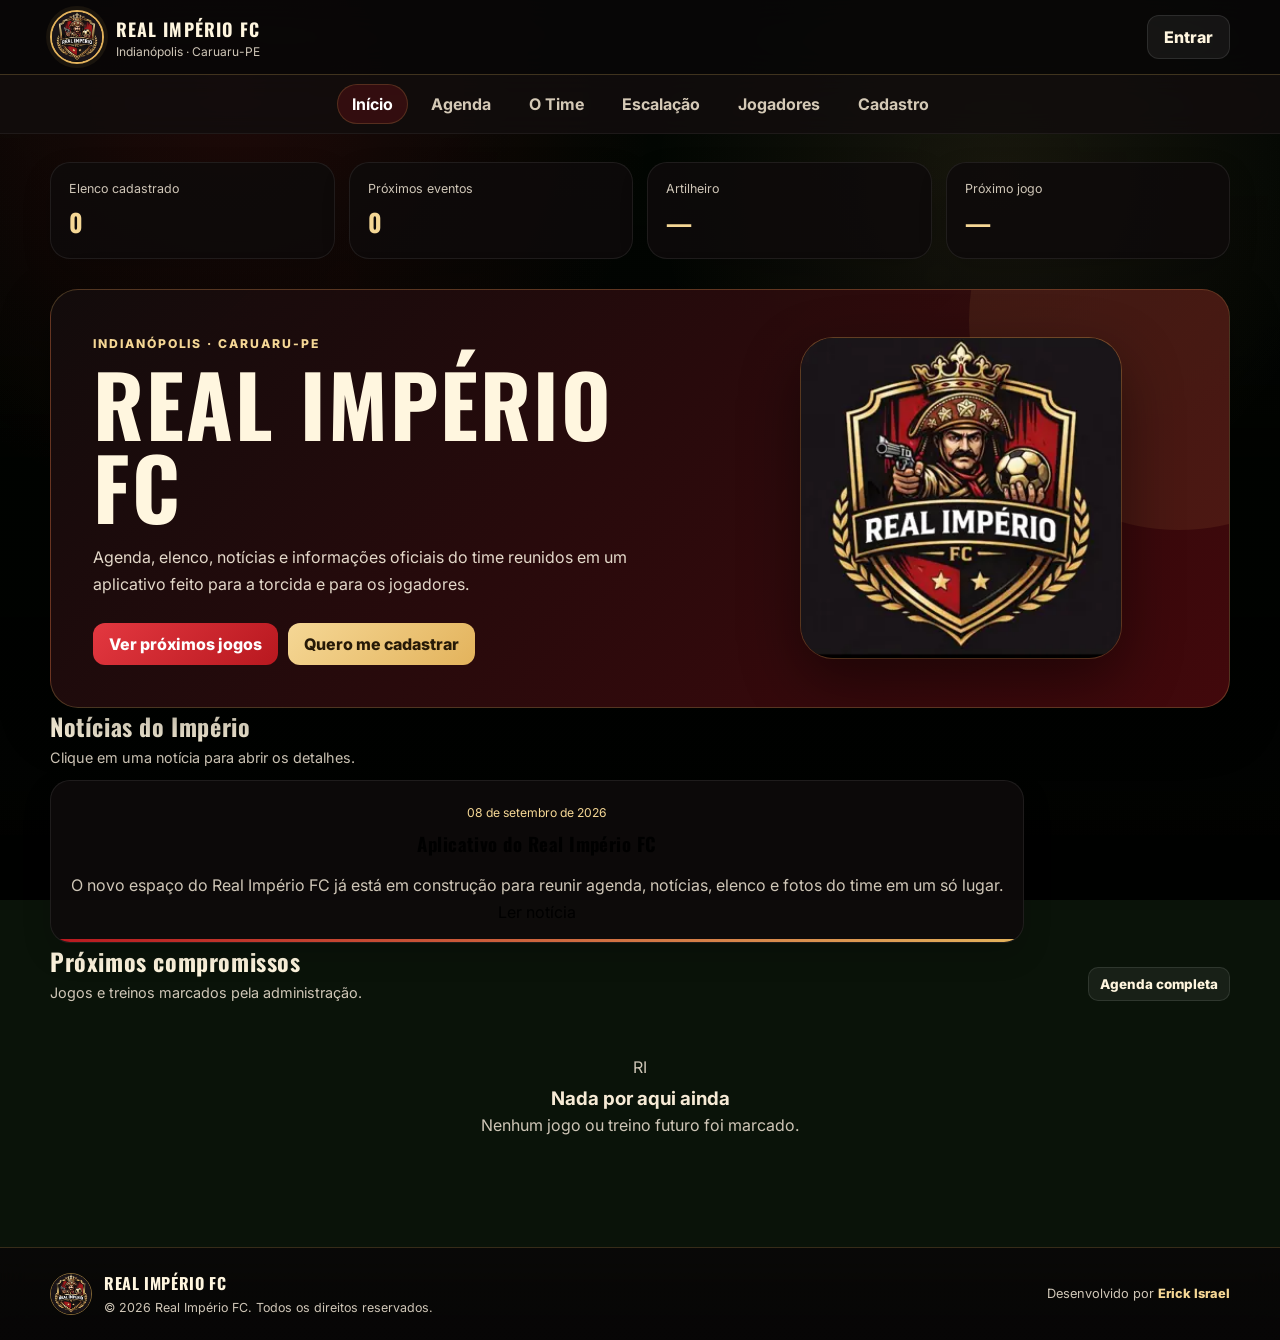
==== index.html @ b9e7958b "refactor: simplificar navegação e remover Extras do site" ====
<!doctype html>
<html lang="pt-BR">
<head>
  <meta charset="utf-8" />
  <meta name="viewport" content="width=device-width, initial-scale=1, viewport-fit=cover" />
  <meta name="theme-color" content="#120f0f" />
  <meta name="description" content="Aplicativo oficial do Real Império FC, Indianópolis, Caruaru-PE." />
  <title>Real Império FC</title>
  <link rel="icon" href="assets/logo-real-imperio.svg" />
  <link rel="manifest" href="manifest.json" />
  <link rel="preconnect" href="https://fonts.googleapis.com" />
  <link rel="preconnect" href="https://fonts.gstatic.com" crossorigin />
  <link href="https://fonts.googleapis.com/css2?family=Inter:wght@400;500;600;700;800&family=Oswald:wght@500;600;700&display=swap" rel="stylesheet" />
  <link rel="stylesheet" href="styles.css" />
  <link rel="stylesheet" href="lineup.css" />
  <link rel="stylesheet" href="professional.css" />
  <style>
    .site-footer {
      width: 100%;
      margin-top: auto;
      border-top: 1px solid rgba(227,179,92,.22);
      background: linear-gradient(180deg, rgba(9,7,7,.86), rgba(7,6,6,.98));
      backdrop-filter: blur(14px);
    }
    .site-footer-inner {
      width: min(1180px, calc(100% - 32px));
      min-height: 92px;
      margin: 0 auto;
      padding: 22px 0;
      display: flex;
      align-items: center;
      justify-content: space-between;
      gap: 20px;
    }
    .site-footer-brand {
      display: flex;
      align-items: center;
      gap: 12px;
      min-width: 0;
    }
    .site-footer-brand img {
      width: 42px;
      height: 42px;
      object-fit: cover;
      border-radius: 50%;
      border: 1px solid rgba(227,179,92,.55);
    }
    .site-footer-copy strong {
      display: block;
      font-family: Oswald, sans-serif;
      letter-spacing: .04em;
      color: var(--cream);
    }
    .site-footer-copy span {
      display: block;
      margin-top: 4px;
      color: var(--muted);
      font-size: .78rem;
      line-height: 1.45;
    }
    .developer-credit {
      color: var(--muted);
      font-size: .8rem;
      text-align: right;
      white-space: nowrap;
    }
    .developer-credit a {
      color: var(--gold-2);
      font-weight: 800;
      text-decoration: none;
      border-bottom: 1px solid transparent;
      transition: .2s ease;
    }
    .developer-credit a:hover,
    .developer-credit a:focus-visible {
      color: var(--white);
      border-bottom-color: var(--gold);
    }
    @media (max-width: 720px) {
      .site-footer { margin-bottom: 72px; }
      .site-footer-inner {
        min-height: auto;
        padding: 20px 0 22px;
        flex-direction: column;
        align-items: flex-start;
        gap: 14px;
      }
      .developer-credit {
        width: 100%;
        text-align: left;
        white-space: normal;
        padding-left: 54px;
      }
    }
  </style>
</head>
<body>
  <div class="page-bg" aria-hidden="true"></div>
  <div id="toast-root" class="toast-root" aria-live="polite"></div>

  <header class="topbar">
    <div class="brand" data-nav="home" role="button" tabindex="0" aria-label="Ir para o início">
      <img src="assets/logo-real-imperio.svg" alt="Escudo Real Império FC" />
      <div>
        <strong>REAL IMPÉRIO FC</strong>
        <span>Indianópolis · Caruaru-PE</span>
      </div>
    </div>
    <div class="top-actions">
      <button class="btn btn-ghost" id="account-btn" type="button">Entrar</button>
      <button class="btn btn-gold admin-only hidden" id="admin-btn" type="button">Painel Admin</button>
    </div>
  </header>

  <nav class="desktop-nav" aria-label="Navegação principal">
    <button class="nav-item active" data-nav="home">Início</button>
    <button class="nav-item" data-nav="agenda">Agenda</button>
    <button class="nav-item" data-nav="team">O Time</button>
    <button class="nav-item" data-nav="lineup">Escalação</button>
    <button class="nav-item" data-nav="players">Jogadores</button>
    <button class="nav-item" data-nav="register">Cadastro</button>
  </nav>

  <main class="app-shell">
    <section id="view-home" class="view active-view"></section>
    <section id="view-agenda" class="view"></section>
    <section id="view-team" class="view"></section>
    <section id="view-lineup" class="view"></section>
    <section id="view-players" class="view"></section>
    <section id="view-register" class="view"></section>
    <section id="view-account" class="view"></section>
    <section id="view-admin" class="view"></section>
  </main>

  <footer class="site-footer">
    <div class="site-footer-inner">
      <div class="site-footer-brand">
        <img src="assets/logo-real-imperio.svg" alt="Escudo Real Império FC" />
        <div class="site-footer-copy">
          <strong>REAL IMPÉRIO FC</strong>
          <span>© 2026 Real Império FC. Todos os direitos reservados.</span>
        </div>
      </div>
      <div class="developer-credit">
        Desenvolvido por
        <a href="https://www.facebook.com/profile.php?id=61589798115664" target="_blank" rel="noopener noreferrer" aria-label="Facebook do desenvolvedor Erick Israel">Erick Israel</a>
      </div>
    </div>
  </footer>

  <nav class="mobile-nav" aria-label="Navegação móvel">
    <button class="mobile-nav-item active" data-nav="home"><small>Início</small></button>
    <button class="mobile-nav-item" data-nav="agenda"><small>Agenda</small></button>
    <button class="mobile-nav-item" data-nav="lineup"><small>Escalação</small></button>
    <button class="mobile-nav-item" data-nav="players"><small>Elenco</small></button>
    <button class="mobile-nav-item" data-nav="register"><small>Cadastro</small></button>
  </nav>

  <dialog id="modal" class="modal">
    <div class="modal-card">
      <button class="modal-close" id="modal-close" type="button" aria-label="Fechar">×</button>
      <div id="modal-content"></div>
    </div>
  </dialog>

  <template id="empty-state-template">
    <div class="empty-state">
      <div class="empty-mark">RI</div>
      <h3>Nada por aqui ainda</h3>
      <p>Assim que houver novidades, elas aparecerão nesta área.</p>
    </div>
  </template>

  <script type="module" src="app.js"></script>
</body>
</html>
---- styles.css ----
:root {
  --black: #0b0909;
  --black-2: #151111;
  --red: #b8181f;
  --red-dark: #7d0f14;
  --red-soft: #e33840;
  --gold: #e3b35c;
  --gold-2: #f5d795;
  --cream: #fff6df;
  --white: #fff;
  --muted: #cfc6b7;
  --line: rgba(240, 194, 105, .24);
  --card: rgba(14, 11, 11, .88);
  --card-2: rgba(30, 20, 20, .9);
  --success: #55c985;
  --warning: #f2b84b;
  --danger: #ef5f65;
  --shadow: 0 18px 50px rgba(0,0,0,.35);
  --radius: 20px;
}

* { box-sizing: border-box; }
html { scroll-behavior: smooth; }
body {
  margin: 0;
  min-height: 100vh;
  color: var(--cream);
  background: #0a1309;
  font-family: Inter, system-ui, -apple-system, BlinkMacSystemFont, "Segoe UI", sans-serif;
  padding-bottom: 0;
}
button, input, textarea, select { font: inherit; }
button { cursor: pointer; }
img { max-width: 100%; display: block; }
a { color: inherit; }
.hidden { display: none !important; }

.page-bg {
  position: fixed;
  inset: 0;
  z-index: -2;
  background:
    linear-gradient(180deg, rgba(7, 9, 7, .68), rgba(7, 7, 7, .92)),
    url('https://images.unsplash.com/photo-1575361204480-aadea25e6e68?auto=format&fit=crop&w=2200&q=85') center/cover no-repeat;
  filter: saturate(.75) contrast(1.06);
}
.page-bg::after {
  content: "";
  position: absolute;
  inset: 0;
  background:
    radial-gradient(circle at 18% 10%, rgba(184,24,31,.18), transparent 32%),
    radial-gradient(circle at 78% 20%, rgba(227,179,92,.10), transparent 28%);
}

.topbar {
  position: sticky;
  top: 0;
  z-index: 50;
  display: flex;
  align-items: center;
  justify-content: space-between;
  gap: 20px;
  min-height: 74px;
  padding: 10px max(18px, calc((100vw - 1180px)/2));
  background: rgba(8, 7, 7, .9);
  border-bottom: 1px solid var(--line);
  backdrop-filter: blur(16px);
}
.brand { display: flex; align-items: center; gap: 12px; min-width: 0; cursor: pointer; }
.brand img {
  width: 54px;
  height: 54px;
  object-fit: cover;
  border-radius: 50%;
  border: 2px solid var(--gold);
  box-shadow: 0 0 0 4px rgba(227,179,92,.08);
}
.brand strong { display: block; font-family: Oswald, sans-serif; font-size: 1.12rem; letter-spacing: .06em; }
.brand span { display: block; color: var(--muted); font-size: .75rem; margin-top: 2px; }
.top-actions { display: flex; gap: 8px; }

.btn {
  border: 0;
  border-radius: 12px;
  padding: 11px 16px;
  font-weight: 800;
  transition: .2s ease;
}
.btn:hover { transform: translateY(-1px); }
.btn:active { transform: translateY(0); }
.btn-gold { background: linear-gradient(135deg, var(--gold-2), var(--gold)); color: #261907; }
.btn-red { background: linear-gradient(135deg, var(--red-soft), var(--red)); color: white; }
.btn-dark { background: #241919; color: var(--cream); border: 1px solid var(--line); }
.btn-ghost { background: rgba(255,255,255,.06); color: var(--cream); border: 1px solid rgba(255,255,255,.1); }
.btn-danger { background: rgba(239,95,101,.12); color: #ff9da2; border: 1px solid rgba(239,95,101,.3); }
.btn-sm { padding: 8px 11px; border-radius: 10px; font-size: .84rem; }
.btn-full { width: 100%; }

.desktop-nav {
  position: sticky;
  top: 74px;
  z-index: 45;
  display: flex;
  justify-content: center;
  gap: 8px;
  padding: 9px 16px;
  background: rgba(18, 13, 13, .86);
  border-bottom: 1px solid rgba(255,255,255,.06);
  backdrop-filter: blur(12px);
}
.nav-item {
  border: 0;
  background: transparent;
  color: #d4c9b6;
  padding: 10px 15px;
  border-radius: 999px;
  font-weight: 700;
}
.nav-item:hover, .nav-item.active { background: rgba(184,24,31,.2); color: #fff; }
.nav-item.active { box-shadow: inset 0 0 0 1px rgba(227,179,92,.2); }

.app-shell { width: min(1180px, calc(100% - 32px)); margin: 28px auto 70px; }
.view { display: none; animation: fadeUp .22s ease; }
.view.active-view { display: block; }
@keyframes fadeUp { from { opacity: 0; transform: translateY(5px); } to { opacity: 1; transform: none; } }

.hero {
  position: relative;
  overflow: hidden;
  min-height: 390px;
  display: grid;
  grid-template-columns: 1.15fr .85fr;
  align-items: center;
  gap: 32px;
  padding: 42px;
  background: linear-gradient(135deg, rgba(19,12,12,.96), rgba(80,10,14,.82));
  border: 1px solid var(--line);
  border-radius: 28px;
  box-shadow: var(--shadow);
}
.hero::before {
  content: "";
  position: absolute;
  width: 420px;
  height: 420px;
  border-radius: 50%;
  right: -160px;
  top: -180px;
  background: rgba(227,179,92,.09);
}
.hero-copy { position: relative; z-index: 2; }
.kicker { color: var(--gold-2); font-weight: 800; letter-spacing: .16em; text-transform: uppercase; font-size: .76rem; }
.hero h1, .page-head h1 {
  margin: 10px 0 12px;
  font-family: Oswald, sans-serif;
  text-transform: uppercase;
  letter-spacing: .025em;
  line-height: .98;
}
.hero h1 { font-size: clamp(2.7rem, 7vw, 5.3rem); }
.hero p { max-width: 640px; color: #e3d8c9; line-height: 1.7; }
.hero-actions { display: flex; flex-wrap: wrap; gap: 10px; margin-top: 24px; }
.hero-logo-wrap { display: grid; place-items: center; position: relative; z-index: 2; }
.hero-logo {
  width: min(320px, 75vw);
  aspect-ratio: 1;
  object-fit: cover;
  border-radius: 32px;
  box-shadow: 0 22px 60px rgba(0,0,0,.45), 0 0 0 1px rgba(227,179,92,.35);
}

.stats { display: grid; grid-template-columns: repeat(4, 1fr); gap: 14px; margin: 18px 0 30px; }
.stat-card, .card {
  background: var(--card);
  border: 1px solid rgba(255,255,255,.08);
  border-radius: var(--radius);
  box-shadow: 0 12px 28px rgba(0,0,0,.18);
}
.stat-card { padding: 18px; }
.stat-card span { display: block; color: var(--muted); font-size: .78rem; }
.stat-card strong { display: block; margin-top: 7px; font-size: 1.55rem; font-family: Oswald, sans-serif; color: var(--gold-2); }

.section { margin-top: 28px; }
.section-title { display: flex; align-items: end; justify-content: space-between; gap: 16px; margin-bottom: 14px; }
.section-title h2, .card h2, .card h3 { margin: 0; font-family: Oswald, sans-serif; letter-spacing: .025em; }
.section-title p { color: var(--muted); margin: 5px 0 0; font-size: .9rem; }

.grid { display: grid; gap: 16px; }
.grid-2 { grid-template-columns: repeat(2, minmax(0, 1fr)); }
.grid-3 { grid-template-columns: repeat(3, minmax(0, 1fr)); }
.grid-4 { grid-template-columns: repeat(4, minmax(0, 1fr)); }
.card { padding: 20px; }
.card-accent { border-color: rgba(227,179,92,.28); background: linear-gradient(155deg, rgba(26,18,18,.95), rgba(48,12,14,.9)); }

.event-card { display: flex; gap: 16px; align-items: center; }
.date-chip {
  width: 66px;
  min-width: 66px;
  height: 72px;
  display: grid;
  place-items: center;
  align-content: center;
  border-radius: 16px;
  background: rgba(184,24,31,.18);
  border: 1px solid rgba(227,179,92,.24);
}
.date-chip strong { font-family: Oswald, sans-serif; font-size: 1.7rem; line-height: 1; }
.date-chip span { font-size: .72rem; color: var(--gold-2); text-transform: uppercase; font-weight: 800; margin-top: 4px; }
.event-meta { min-width: 0; flex: 1; }
.event-meta h3 { font-size: 1.05rem; margin-bottom: 4px; }
.event-meta p { margin: 3px 0; color: var(--muted); font-size: .84rem; }
.badge { display: inline-flex; align-items: center; gap: 6px; padding: 6px 9px; border-radius: 999px; font-size: .72rem; font-weight: 800; }
.badge-game { background: rgba(184,24,31,.2); color: #ffb4b7; }
.badge-training { background: rgba(227,179,92,.14); color: var(--gold-2); }
.badge-pending { background: rgba(242,184,75,.14); color: #ffd47f; }
.badge-approved { background: rgba(85,201,133,.14); color: #86edac; }
.badge-rejected { background: rgba(239,95,101,.14); color: #ff9fa5; }

.news-card { position: relative; overflow: hidden; }
.news-card::after { content: ""; position: absolute; inset: auto 0 0; height: 3px; background: linear-gradient(90deg, var(--red), var(--gold)); }
.news-card time { font-size: .76rem; color: var(--gold-2); }
.news-card h3 { margin: 9px 0 8px; }
.news-card p { color: var(--muted); line-height: 1.58; margin-bottom: 4px; }

.page-head { display: flex; justify-content: space-between; align-items: end; gap: 20px; margin-bottom: 22px; }
.page-head h1 { font-size: clamp(2.1rem, 5vw, 3.4rem); }
.page-head p { margin: 4px 0 0; color: var(--muted); max-width: 680px; }

.filters { display: flex; gap: 8px; flex-wrap: wrap; margin-bottom: 16px; }
.filter-btn { border: 1px solid rgba(255,255,255,.09); background: rgba(255,255,255,.05); color: #ddd3c2; border-radius: 999px; padding: 9px 13px; font-weight: 700; }
.filter-btn.active { background: rgba(184,24,31,.22); color: white; border-color: rgba(227,179,92,.25); }

.team-story { line-height: 1.75; color: #e8ddcb; }
.info-list { display: grid; gap: 12px; margin: 0; padding: 0; list-style: none; }
.info-list li { display: flex; justify-content: space-between; gap: 20px; padding-bottom: 10px; border-bottom: 1px solid rgba(255,255,255,.07); }
.info-list li:last-child { border-bottom: 0; padding-bottom: 0; }
.info-list span { color: var(--muted); }
.info-list strong { text-align: right; }

.player-card { overflow: hidden; padding: 0; }
.player-photo {
  width: 100%;
  aspect-ratio: 4/3;
  object-fit: cover;
  background: linear-gradient(145deg, #2c1919, #0e0b0b);
}
.player-placeholder { aspect-ratio: 4/3; display: grid; place-items: center; background: linear-gradient(145deg, #2c1919, #0e0b0b); font-size: 3rem; }
.player-body { padding: 17px; }
.player-body h3 { margin: 0 0 3px; font-size: 1.08rem; }
.player-position { color: var(--gold-2); font-size: .8rem; font-weight: 800; }
.player-bio { color: var(--muted); line-height: 1.5; font-size: .88rem; margin: 10px 0 0; }
.player-number { position: absolute; top: 10px; right: 10px; display: grid; place-items: center; width: 38px; height: 38px; border-radius: 50%; background: rgba(0,0,0,.76); border: 1px solid rgba(227,179,92,.45); color: var(--gold-2); font-family: Oswald,sans-serif; font-size: 1.1rem; }
.player-card-wrap { position: relative; }

.gallery { columns: 3 280px; column-gap: 16px; }
.gallery-item { break-inside: avoid; margin-bottom: 16px; position: relative; overflow: hidden; border-radius: 18px; border: 1px solid rgba(255,255,255,.09); background: #111; box-shadow: var(--shadow); }
.gallery-item img { width: 100%; min-height: 210px; object-fit: cover; }
.gallery-caption { padding: 12px 14px; background: rgba(13,10,10,.94); }
.gallery-caption strong { display: block; }
.gallery-caption span { color: var(--muted); font-size: .78rem; }

.form-card { width: min(720px, 100%); margin: 0 auto; }
.form-grid { display: grid; grid-template-columns: repeat(2,minmax(0,1fr)); gap: 14px; }
.field { display: grid; gap: 7px; }
.field.full { grid-column: 1 / -1; }
.field label { font-size: .8rem; color: #e7dac5; font-weight: 700; }
.field input, .field textarea, .field select {
  width: 100%;
  border: 1px solid rgba(255,255,255,.10);
  border-radius: 12px;
  background: rgba(255,255,255,.055);
  color: white;
  padding: 12px 13px;
  outline: none;
}
.field input:focus, .field textarea:focus, .field select:focus { border-color: rgba(227,179,92,.55); box-shadow: 0 0 0 3px rgba(227,179,92,.08); }
.field textarea { min-height: 110px; resize: vertical; }
.field option { color: #111; }
.form-help { color: var(--muted); font-size: .78rem; line-height: 1.5; }
.form-actions { display: flex; gap: 10px; justify-content: flex-end; margin-top: 18px; flex-wrap: wrap; }

.account-card { width: min(520px, 100%); margin: 40px auto 0; }
.account-state { text-align: center; }
.account-avatar { width: 74px; height: 74px; margin: 0 auto 14px; border-radius: 50%; display: grid; place-items: center; background: rgba(184,24,31,.2); border: 1px solid var(--line); font-family: Oswald,sans-serif; font-size: 1.6rem; color: var(--gold-2); }

.admin-layout { display: grid; grid-template-columns: 220px minmax(0,1fr); gap: 18px; align-items: start; }
.admin-sidebar { position: sticky; top: 140px; display: grid; gap: 7px; padding: 12px; }
.admin-tab { text-align: left; border: 0; border-radius: 11px; padding: 11px 12px; background: transparent; color: #d8ccba; font-weight: 700; }
.admin-tab:hover, .admin-tab.active { background: rgba(184,24,31,.18); color: white; }
.admin-panel { min-width: 0; }
.admin-toolbar { display: flex; justify-content: space-between; align-items: center; gap: 12px; margin-bottom: 14px; }
.admin-toolbar h2 { margin: 0; font-family: Oswald,sans-serif; }
.table-wrap { width: 100%; overflow-x: auto; border-radius: 16px; border: 1px solid rgba(255,255,255,.08); }
table { width: 100%; border-collapse: collapse; min-width: 760px; background: rgba(11,9,9,.82); }
th, td { padding: 12px 13px; text-align: left; border-bottom: 1px solid rgba(255,255,255,.06); vertical-align: middle; }
th { font-size: .73rem; color: var(--gold-2); text-transform: uppercase; letter-spacing: .05em; background: rgba(255,255,255,.03); }
td { font-size: .84rem; color: #eee4d5; }
tr:last-child td { border-bottom: 0; }
.actions-cell { display: flex; gap: 7px; flex-wrap: wrap; }
.thumb { width: 46px; height: 46px; object-fit: cover; border-radius: 9px; background: #241717; }

.approval-card { display: grid; grid-template-columns: minmax(0,1fr) auto; align-items: center; gap: 16px; }
.approval-card p { margin: 5px 0 0; color: var(--muted); font-size: .85rem; }
.approval-actions { display: flex; gap: 8px; }

.empty-state { text-align: center; padding: 42px 20px; color: var(--muted); }
.empty-state h3 { color: #f6ead5; margin: 10px 0 5px; }
.empty-state p { margin: 0; }
.empty-icon { font-size: 2.2rem; opacity: .7; }

.modal { width: min(680px, calc(100% - 24px)); border: 0; padding: 0; background: transparent; color: var(--cream); }
.modal::backdrop { background: rgba(0,0,0,.76); backdrop-filter: blur(5px); }
.modal-card { position: relative; max-height: 88vh; overflow: auto; border-radius: 20px; background: #151010; border: 1px solid var(--line); padding: 24px; box-shadow: 0 28px 90px rgba(0,0,0,.55); }
.modal-close { position: absolute; right: 13px; top: 11px; width: 36px; height: 36px; border-radius: 50%; border: 1px solid rgba(255,255,255,.08); background: rgba(255,255,255,.06); color: white; font-size: 1.3rem; z-index: 3; }

.toast-root { position: fixed; z-index: 100; right: 16px; top: 88px; display: grid; gap: 8px; width: min(360px, calc(100% - 32px)); pointer-events: none; }
.toast { padding: 13px 15px; border-radius: 12px; background: #171212; color: white; border: 1px solid rgba(227,179,92,.25); box-shadow: var(--shadow); animation: toastIn .2s ease; }
.toast.success { border-color: rgba(85,201,133,.38); }
.toast.error { border-color: rgba(239,95,101,.4); }
@keyframes toastIn { from { opacity:0; transform:translateY(-8px); } to { opacity:1; transform:none; } }

.mobile-nav { display: none; }

@media (max-width: 900px) {
  .hero { grid-template-columns: 1fr; padding: 32px; text-align: center; }
  .hero-copy p { margin-left: auto; margin-right: auto; }
  .hero-actions { justify-content: center; }
  .hero-logo { width: min(260px, 70vw); }
  .stats { grid-template-columns: repeat(2,1fr); }
  .grid-3, .grid-4 { grid-template-columns: repeat(2,minmax(0,1fr)); }
  .admin-layout { grid-template-columns: 1fr; }
  .admin-sidebar { position: static; grid-template-columns: repeat(3, minmax(0,1fr)); overflow-x: auto; }
  .admin-tab { text-align: center; white-space: nowrap; }
}

@media (max-width: 700px) {
  body { padding-bottom: 76px; }
  .topbar { min-height: 64px; padding: 8px 12px; }
  .brand img { width: 46px; height: 46px; }
  .brand strong { font-size: .96rem; }
  .brand span { font-size: .66rem; }
  .top-actions .btn { padding: 9px 11px; font-size: .8rem; }
  .desktop-nav { display: none; }
  .app-shell { width: min(100% - 20px, 1180px); margin: 14px auto 26px; }
  .hero { min-height: auto; padding: 24px 18px 26px; border-radius: 22px; gap: 22px; }
  .hero h1 { font-size: clamp(2.6rem, 15vw, 4rem); }
  .hero p { font-size: .9rem; }
  .hero-logo { width: min(210px, 62vw); border-radius: 24px; }
  .stats { gap: 9px; margin-top: 10px; }
  .stat-card { padding: 14px; border-radius: 15px; }
  .stat-card strong { font-size: 1.25rem; }
  .grid-2, .grid-3, .grid-4 { grid-template-columns: 1fr; }
  .card { padding: 16px; border-radius: 16px; }
  .page-head { align-items: flex-start; flex-direction: column; margin-bottom: 16px; }
  .page-head h1 { font-size: 2.25rem; }
  .form-grid { grid-template-columns: 1fr; }
  .field.full { grid-column: auto; }
  .event-card { align-items: flex-start; }
  .gallery { columns: 1; }
  .approval-card { grid-template-columns: 1fr; }
  .approval-actions { width: 100%; }
  .approval-actions .btn { flex: 1; }
  .admin-sidebar { grid-template-columns: none; grid-auto-flow: column; grid-auto-columns: minmax(122px, 1fr); }
  .mobile-nav {
    position: fixed;
    display: grid;
    grid-template-columns: repeat(5,1fr);
    z-index: 55;
    left: 8px;
    right: 8px;
    bottom: max(8px, env(safe-area-inset-bottom));
    padding: 7px 6px;
    border-radius: 18px;
    background: rgba(13,10,10,.96);
    border: 1px solid rgba(227,179,92,.22);
    box-shadow: 0 14px 44px rgba(0,0,0,.46);
    backdrop-filter: blur(16px);
  }
  .mobile-nav-item { border: 0; background: transparent; color: #bfb3a1; display: grid; place-items: center; gap: 2px; padding: 6px 2px; border-radius: 12px; }
  .mobile-nav-item span { font-size: 1.14rem; line-height: 1; }
  .mobile-nav-item small { font-size: .63rem; font-weight: 700; }
  .mobile-nav-item.active { color: var(--gold-2); background: rgba(184,24,31,.18); }
  .toast-root { top: 72px; right: 10px; width: calc(100% - 20px); }
}

@media (max-width: 420px) {
  .brand span { display: none; }
  .brand strong { font-size: .88rem; }
  .top-actions { gap: 5px; }
  .top-actions .btn { padding: 8px 9px; }
  .hero { padding-inline: 14px; }
  .hero h1 { font-size: 2.8rem; }
  .stats { grid-template-columns: 1fr 1fr; }
  .section-title { align-items: flex-start; flex-direction: column; }
}
---- lineup.css ----
/* Escalação interativa — Real Império FC */
.lineup-section { margin-top: 30px; }
.lineup-section .section-title { align-items: center; }
.lineup-title-row { display: flex; align-items: center; gap: 10px; flex-wrap: wrap; }
.lineup-formation-chip {
  display: inline-flex;
  align-items: center;
  gap: 7px;
  padding: 7px 11px;
  border-radius: 999px;
  background: linear-gradient(135deg, rgba(227,179,92,.2), rgba(184,24,31,.16));
  border: 1px solid rgba(227,179,92,.3);
  color: var(--gold-2);
  font-size: .74rem;
  font-weight: 800;
  letter-spacing: .06em;
  text-transform: uppercase;
}
.lineup-shell {
  position: relative;
  overflow: visible;
  padding: 22px;
  border-radius: 28px;
  background:
    radial-gradient(circle at 50% 0%, rgba(227,179,92,.09), transparent 34%),
    linear-gradient(155deg, rgba(15,12,12,.97), rgba(27,14,14,.94));
  border: 1px solid rgba(227,179,92,.24);
  box-shadow: var(--shadow);
}
.lineup-topbar {
  display: flex;
  justify-content: space-between;
  align-items: center;
  gap: 16px;
  margin-bottom: 18px;
  padding: 0 2px;
}
.lineup-topbar strong { font-family: Oswald, sans-serif; font-size: 1.05rem; letter-spacing: .04em; }
.lineup-topbar span { color: var(--muted); font-size: .8rem; }
.lineup-pitch-stage {
  display: grid;
  place-items: center;
  padding: 48px 18px 42px;
  border-radius: 24px;
  background: rgba(0,0,0,.16);
  border: 1px solid rgba(255,255,255,.05);
  overflow: visible;
}
.lineup-pitch {
  position: relative;
  width: min(500px, 100%);
  aspect-ratio: 68 / 100;
  border-radius: 18px;
  overflow: visible;
  isolation: isolate;
  background:
    linear-gradient(90deg, rgba(255,255,255,.035) 50%, transparent 50%) 0 0 / 28% 100%,
    repeating-linear-gradient(180deg, rgba(255,255,255,.035) 0 10%, rgba(0,0,0,.025) 10% 20%),
    linear-gradient(180deg, #299e49 0%, #218d40 50%, #197a37 100%);
  border: 4px solid rgba(255,255,255,.92);
  box-shadow:
    0 24px 55px rgba(0,0,0,.35),
    inset 0 0 80px rgba(0,0,0,.08);
}
.lineup-pitch::before {
  content: "";
  position: absolute;
  left: 0;
  right: 0;
  top: 50%;
  height: 3px;
  background: rgba(255,255,255,.92);
  transform: translateY(-50%);
  z-index: 0;
}
.lineup-pitch::after {
  content: "";
  position: absolute;
  left: 50%;
  top: 50%;
  width: 25%;
  aspect-ratio: 1;
  border-radius: 50%;
  border: 3px solid rgba(255,255,255,.92);
  transform: translate(-50%,-50%);
  z-index: 0;
}
.pitch-center-dot {
  position: absolute;
  left: 50%;
  top: 50%;
  width: 7px;
  height: 7px;
  border-radius: 50%;
  background: white;
  transform: translate(-50%,-50%);
  z-index: 1;
}
.pitch-box,
.pitch-goal-box,
.pitch-goal {
  position: absolute;
  left: 50%;
  transform: translateX(-50%);
  border: 3px solid rgba(255,255,255,.92);
  z-index: 0;
  pointer-events: none;
}
.pitch-box { width: 57%; height: 16%; }
.pitch-goal-box { width: 30%; height: 7%; }
.pitch-box.top, .pitch-goal-box.top { top: -3px; border-top: 0; }
.pitch-box.bottom, .pitch-goal-box.bottom { bottom: -3px; border-bottom: 0; }
.pitch-goal { width: 23%; height: 3.8%; border-color: rgba(255,255,255,.68); }
.pitch-goal.top { top: -4.1%; border-bottom: 0; border-radius: 6px 6px 0 0; }
.pitch-goal.bottom { bottom: -4.1%; border-top: 0; border-radius: 0 0 6px 6px; }
.pitch-arc {
  position: absolute;
  left: 50%;
  width: 21%;
  height: 7%;
  border: 3px solid rgba(255,255,255,.88);
  border-radius: 50%;
  transform: translateX(-50%);
  z-index: 0;
  pointer-events: none;
}
.pitch-arc.top { top: 12.3%; clip-path: inset(55% 0 0 0); }
.pitch-arc.bottom { bottom: 12.3%; clip-path: inset(0 0 55% 0); }
.lineup-player-node {
  position: absolute;
  left: var(--x);
  top: var(--y);
  transform: translate(-50%,-50%);
  z-index: 8;
  display: grid;
  justify-items: center;
  gap: 6px;
}
.lineup-player {
  position: relative;
  display: grid;
  place-items: center;
  width: 50px;
  height: 50px;
  padding: 0;
  border-radius: 50%;
  border: 3px solid var(--gold-2);
  background: #17110b;
  color: #fff;
  box-shadow:
    0 0 0 5px rgba(227,179,92,.15),
    0 13px 24px rgba(0,0,0,.32);
  cursor: pointer;
  transition: transform .18s ease, box-shadow .18s ease, border-color .18s ease;
}
.lineup-player:hover,
.lineup-player:focus-visible,
.lineup-player:focus {
  outline: none;
  transform: translateY(-2px) scale(1.06);
  border-color: #ffe7a8;
  box-shadow: 0 0 0 6px rgba(227,179,92,.22), 0 15px 30px rgba(0,0,0,.38);
}
.lineup-player img {
  width: 100%;
  height: 100%;
  object-fit: cover;
  border-radius: 50%;
}
.lineup-initials,
.lineup-empty-abbr {
  font-family: Oswald, sans-serif;
  font-size: .82rem;
  font-weight: 700;
  letter-spacing: .03em;
}
.lineup-player.is-empty {
  width: 38px;
  height: 38px;
  border-width: 2px;
  border-style: dashed;
  color: var(--gold-2);
  background: rgba(19,15,10,.76);
  opacity: .88;
}
.lineup-name {
  display: block;
  max-width: 92px;
  padding: 4px 8px;
  border-radius: 999px;
  background: rgba(7,7,7,.72);
  border: 1px solid rgba(255,255,255,.08);
  color: #fff;
  font-size: .68rem;
  font-weight: 800;
  white-space: nowrap;
  overflow: hidden;
  text-overflow: ellipsis;
  backdrop-filter: blur(8px);
  box-shadow: 0 6px 16px rgba(0,0,0,.18);
}
.lineup-tooltip {
  position: absolute;
  left: 50%;
  bottom: calc(100% + 18px);
  width: 236px;
  transform: translateX(-50%) translateY(8px);
  padding: 13px;
  border-radius: 16px;
  background: rgba(10,8,8,.98);
  border: 1px solid rgba(227,179,92,.3);
  box-shadow: 0 18px 44px rgba(0,0,0,.44);
  opacity: 0;
  visibility: hidden;
  pointer-events: none;
  transition: .18s ease;
  text-align: left;
  z-index: 50;
}
.lineup-tooltip::after {
  content: "";
  position: absolute;
  left: 50%;
  bottom: -7px;
  width: 12px;
  height: 12px;
  background: rgba(10,8,8,.98);
  border-right: 1px solid rgba(227,179,92,.3);
  border-bottom: 1px solid rgba(227,179,92,.3);
  transform: translateX(-50%) rotate(45deg);
}
.lineup-player:hover + .lineup-tooltip,
.lineup-player:focus + .lineup-tooltip,
.lineup-player:focus-visible + .lineup-tooltip {
  opacity: 1;
  visibility: visible;
  transform: translateX(-50%) translateY(0);
}
.lineup-tooltip-head { display: flex; gap: 10px; align-items: center; margin-bottom: 9px; }
.lineup-tooltip-avatar {
  width: 42px;
  height: 42px;
  min-width: 42px;
  display: grid;
  place-items: center;
  border-radius: 50%;
  overflow: hidden;
  background: #211711;
  border: 2px solid var(--gold);
  color: var(--gold-2);
  font-family: Oswald, sans-serif;
  font-weight: 700;
}
.lineup-tooltip-avatar img { width: 100%; height: 100%; object-fit: cover; }
.lineup-tooltip strong { display: block; font-family: Oswald, sans-serif; font-size: 1rem; color: #fff; }
.lineup-tooltip .position { color: var(--gold-2); font-size: .76rem; font-weight: 700; }
.lineup-tooltip-grid { display: grid; grid-template-columns: repeat(2,1fr); gap: 7px; }
.lineup-tooltip-stat { padding: 7px 8px; border-radius: 10px; background: rgba(255,255,255,.045); }
.lineup-tooltip-stat span { display: block; color: var(--muted); font-size: .62rem; text-transform: uppercase; letter-spacing: .05em; }
.lineup-tooltip-stat strong { margin-top: 2px; font-family: Inter,sans-serif; font-size: .78rem; }
.lineup-tooltip-bio { margin: 9px 0 0; color: var(--muted); font-size: .72rem; line-height: 1.45; }

/* Administração visual */
.lineup-admin-toolbar {
  display: grid;
  grid-template-columns: minmax(0,1fr) auto;
  gap: 14px;
  align-items: end;
  margin-bottom: 16px;
}
.lineup-admin-select { display: grid; gap: 7px; }
.lineup-admin-select label { color: var(--muted); font-size: .78rem; font-weight: 700; }
.lineup-admin-select select {
  width: 100%;
  min-height: 44px;
  border-radius: 12px;
  border: 1px solid rgba(255,255,255,.1);
  background: #171212;
  color: var(--cream);
  padding: 0 12px;
}
.lineup-admin-help {
  margin: 8px 0 0;
  color: var(--muted);
  font-size: .78rem;
  line-height: 1.5;
}
.lineup-admin-node .lineup-player { cursor: crosshair; }
.lineup-clear-node {
  position: absolute;
  right: -14px;
  top: -12px;
  z-index: 12;
  display: grid;
  place-items: center;
  width: 24px;
  height: 24px;
  padding: 0;
  border-radius: 50%;
  border: 1px solid rgba(255,255,255,.16);
  background: rgba(20,11,11,.94);
  color: #ff9da2;
  font-weight: 900;
  line-height: 1;
  box-shadow: 0 5px 14px rgba(0,0,0,.28);
}
.lineup-clear-node:hover { background: rgba(184,24,31,.85); color: #fff; }
.lineup-admin-legend {
  display: flex;
  justify-content: space-between;
  align-items: center;
  gap: 10px;
  flex-wrap: wrap;
  margin-top: 14px;
  color: var(--muted);
  font-size: .76rem;
}
.lineup-admin-legend strong { color: var(--gold-2); }

/* Formação selecionável + posicionamento livre */
.lineup-admin-controls {
  display: grid;
  grid-template-columns: repeat(2, minmax(0,1fr));
  gap: 14px;
  margin-bottom: 12px;
}
.lineup-admin-actions {
  display: flex;
  justify-content: flex-end;
  gap: 8px;
  flex-wrap: wrap;
  margin: 0 0 16px;
}
.lineup-pitch-admin {
  user-select: none;
  -webkit-user-select: none;
}
.lineup-pitch-admin [data-lineup-drag-slot] {
  cursor: grab;
  touch-action: none;
}
.lineup-pitch-admin [data-lineup-drag-slot]:active,
.lineup-player-node.is-dragging [data-lineup-drag-slot] {
  cursor: grabbing;
}
.lineup-player-node.is-drag-ready { z-index: 30; }
.lineup-player-node.is-dragging {
  z-index: 60;
  transition: none;
}
.lineup-player-node.is-dragging .lineup-player {
  transform: scale(1.12);
  border-color: #fff0b7;
  box-shadow: 0 0 0 9px rgba(227,179,92,.24), 0 20px 38px rgba(0,0,0,.42);
}
.lineup-player-node.is-dragging .lineup-tooltip { display: none; }
.lineup-player-node.is-dragging .lineup-name {
  background: rgba(184,24,31,.9);
  border-color: rgba(255,255,255,.2);
}

@media (max-width: 760px) {
  .lineup-shell { padding: 14px; border-radius: 22px; }
  .lineup-topbar { align-items: flex-start; flex-direction: column; gap: 5px; }
  .lineup-pitch-stage { padding: 38px 8px 34px; }
  .lineup-pitch { width: min(390px, 100%); border-width: 3px; }
  .lineup-player { width: 42px; height: 42px; border-width: 2px; }
  .lineup-player.is-empty { width: 33px; height: 33px; }
  .lineup-name { max-width: 72px; font-size: .62rem; padding: 3px 6px; }
  .lineup-tooltip { width: 205px; padding: 11px; }
  .lineup-tooltip-grid { gap: 5px; }
  .lineup-admin-toolbar { grid-template-columns: 1fr; }
  .lineup-admin-controls { grid-template-columns: 1fr; }
  .lineup-admin-actions { justify-content: stretch; }
  .lineup-admin-actions .btn { flex: 1; }
}

@media (max-width: 430px) {
  .lineup-pitch-stage { padding-left: 2px; padding-right: 2px; }
  .lineup-player { width: 38px; height: 38px; }
  .lineup-player.is-empty { width: 30px; height: 30px; }
  .lineup-name { max-width: 62px; font-size: .58rem; }
  .lineup-tooltip { width: 180px; }
}
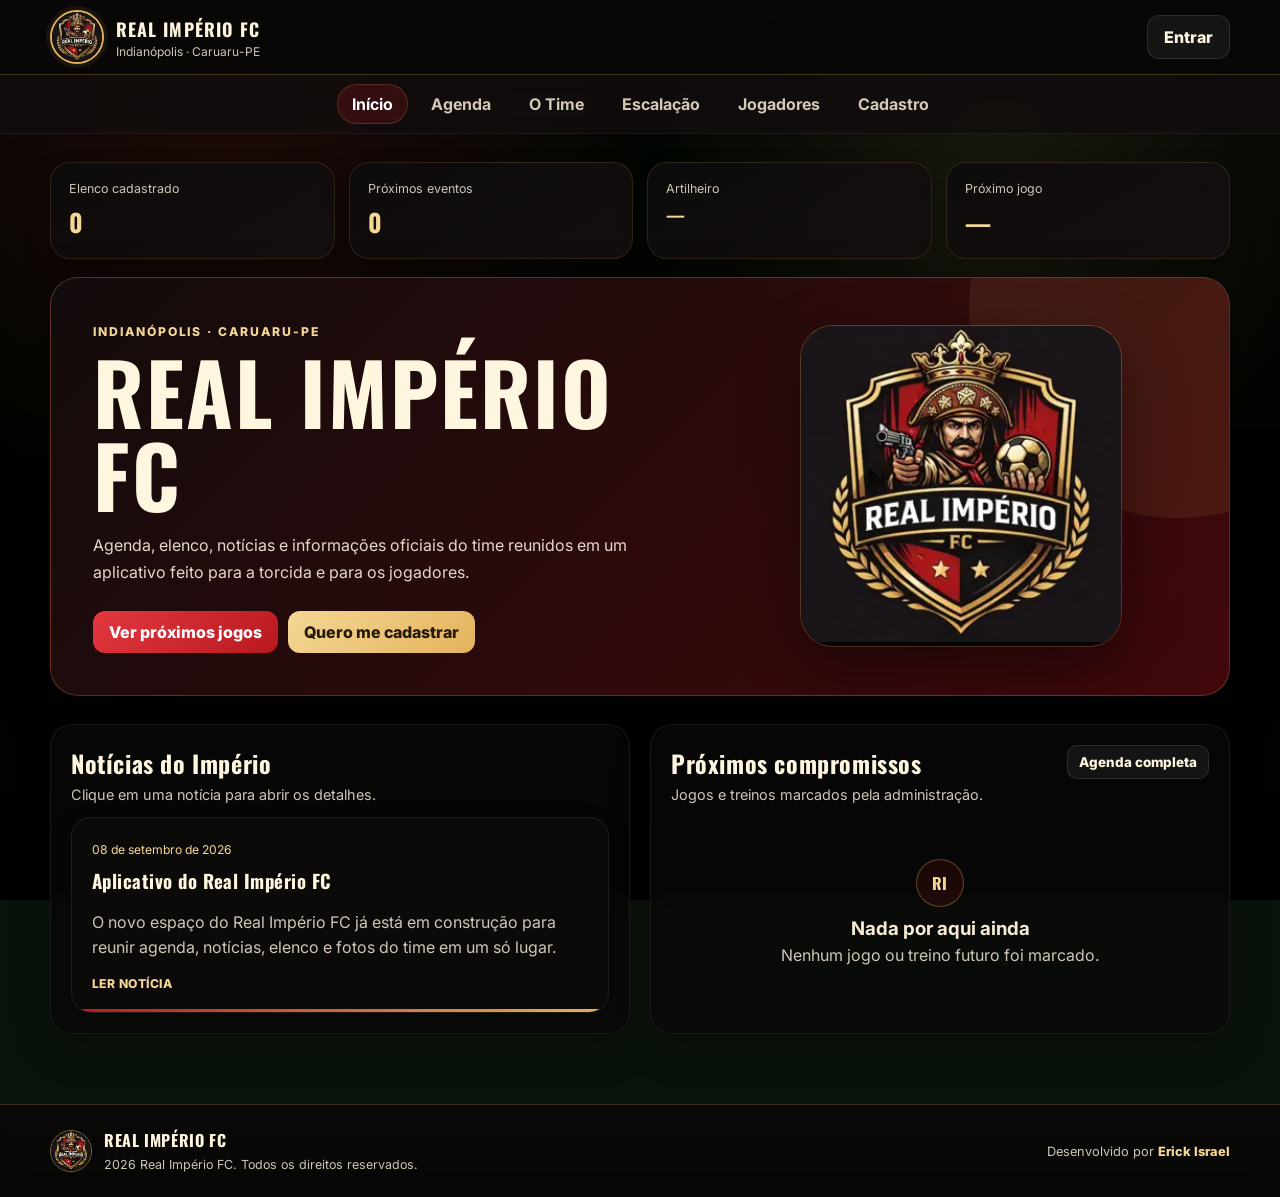
==== commit 6ae50573: "chore: carregar limpeza visual profissional sem emojis" ====
--- a/index.html
+++ b/index.html
@@ -172,5 +172,6 @@
   </template>
 
   <script type="module" src="app.js"></script>
+  <script src="professional.js"></script>
 </body>
 </html>
--- a/professional.css
+++ b/professional.css
@@ -0,0 +1,298 @@
+/* Ajustes profissionais gerais — Real Império FC */
+body {
+  min-height: 100vh;
+  display: flex;
+  flex-direction: column;
+}
+
+.app-shell {
+  flex: 1 0 auto;
+  width: min(1180px, calc(100% - 32px));
+}
+
+.site-footer { flex: 0 0 auto; }
+
+/* Resumo da home agora fica acima do destaque principal */
+.home-summary {
+  margin: 0 0 18px;
+}
+.home-summary .stat-card {
+  background: linear-gradient(150deg, rgba(13,11,11,.94), rgba(22,16,16,.91));
+  border-color: rgba(227,179,92,.14);
+}
+.home-summary .stat-name {
+  font-size: 1.12rem;
+  line-height: 1.25;
+}
+
+/* Notícias e compromissos lado a lado */
+.home-columns {
+  display: grid;
+  grid-template-columns: repeat(2, minmax(0, 1fr));
+  gap: 20px;
+  margin-top: 28px;
+}
+.home-column {
+  min-width: 0;
+  padding: 20px;
+  border-radius: 22px;
+  background: rgba(10,9,9,.72);
+  border: 1px solid rgba(255,255,255,.07);
+  box-shadow: 0 16px 40px rgba(0,0,0,.18);
+  backdrop-filter: blur(8px);
+}
+.home-column .section-title {
+  align-items: flex-start;
+  margin-bottom: 14px;
+}
+.home-news-list,
+.home-events-list {
+  display: grid;
+  gap: 12px;
+}
+.news-card-button {
+  width: 100%;
+  display: block;
+  text-align: left;
+  color: var(--cream);
+  cursor: pointer;
+  transition: transform .18s ease, border-color .18s ease, background .18s ease;
+}
+.news-card-button:hover,
+.news-card-button:focus-visible {
+  transform: translateY(-2px);
+  border-color: rgba(227,179,92,.34);
+  background: rgba(27,19,19,.96);
+  outline: none;
+}
+.news-read-more {
+  display: inline-block;
+  margin-top: 12px;
+  color: var(--gold-2);
+  font-size: .76rem;
+  font-weight: 800;
+  letter-spacing: .04em;
+  text-transform: uppercase;
+}
+.event-card-compact {
+  padding: 15px;
+  gap: 12px;
+}
+.event-card-compact .date-chip {
+  width: 58px;
+  min-width: 58px;
+  height: 64px;
+}
+.event-card-compact .date-chip strong { font-size: 1.45rem; }
+.event-card-compact .event-meta h3 { font-size: 1rem; }
+.event-card-compact .event-meta p { font-size: .78rem; }
+
+/* Modal de notícia */
+.news-modal { padding: 5px 4px 4px; }
+.news-modal h2 {
+  margin: 10px 44px 4px 0;
+  font-family: Oswald, sans-serif;
+  font-size: clamp(1.7rem, 4vw, 2.45rem);
+  line-height: 1.05;
+}
+.news-modal time {
+  display: block;
+  color: var(--gold-2);
+  font-size: .8rem;
+  margin-bottom: 18px;
+}
+.news-modal-body {
+  color: #e9dfd0;
+  line-height: 1.8;
+  font-size: .95rem;
+  white-space: normal;
+}
+
+/* Elenco sem emojis */
+.empty-mark {
+  width: 48px;
+  height: 48px;
+  margin: 0 auto 8px;
+  display: grid;
+  place-items: center;
+  border-radius: 50%;
+  border: 1px solid rgba(227,179,92,.35);
+  background: rgba(184,24,31,.12);
+  color: var(--gold-2);
+  font-family: Oswald, sans-serif;
+  font-weight: 700;
+  letter-spacing: .05em;
+}
+.player-placeholder {
+  font-size: 1rem;
+}
+.player-placeholder span {
+  width: 70px;
+  height: 70px;
+  display: grid;
+  place-items: center;
+  border-radius: 50%;
+  background: rgba(184,24,31,.15);
+  border: 1px solid rgba(227,179,92,.28);
+  color: var(--gold-2);
+  font-family: Oswald, sans-serif;
+  font-size: 1.45rem;
+  letter-spacing: .05em;
+}
+.player-meta-row {
+  display: flex;
+  align-items: center;
+  gap: 8px;
+  flex-wrap: wrap;
+  margin-top: 5px;
+}
+
+/* Minha Conta — painel de configurações */
+.account-settings-layout {
+  display: grid;
+  grid-template-columns: 320px minmax(0, 1fr);
+  gap: 20px;
+  align-items: start;
+  margin-bottom: 10px;
+}
+.account-profile-card {
+  text-align: center;
+  padding: 24px;
+}
+.account-profile-card h2 {
+  margin: 15px 0 10px;
+  font-size: 1.45rem;
+}
+.account-profile-photo {
+  width: 156px;
+  height: 156px;
+  margin: 0 auto;
+  border-radius: 50%;
+  object-fit: cover;
+  border: 3px solid var(--gold);
+  box-shadow: 0 16px 40px rgba(0,0,0,.32), 0 0 0 6px rgba(227,179,92,.07);
+}
+.account-profile-placeholder {
+  display: grid;
+  place-items: center;
+  background: linear-gradient(145deg, #3b1518, #17100f);
+  color: var(--gold-2);
+  font-family: Oswald, sans-serif;
+  font-size: 2.2rem;
+  letter-spacing: .05em;
+}
+.account-badges {
+  display: flex;
+  justify-content: center;
+  flex-wrap: wrap;
+  gap: 7px;
+  margin-bottom: 18px;
+}
+.account-summary {
+  display: grid;
+  gap: 0;
+  margin: 0 0 20px;
+  text-align: left;
+}
+.account-summary div {
+  display: grid;
+  grid-template-columns: 90px minmax(0,1fr);
+  gap: 10px;
+  padding: 11px 0;
+  border-bottom: 1px solid rgba(255,255,255,.07);
+}
+.account-summary dt {
+  color: var(--muted);
+  font-size: .75rem;
+}
+.account-summary dd {
+  margin: 0;
+  text-align: right;
+  color: #f3e8d6;
+  font-size: .78rem;
+  overflow-wrap: anywhere;
+}
+.account-settings-card { padding: 24px; }
+.settings-heading { margin-bottom: 20px; }
+.settings-heading h2 {
+  margin: 7px 0 5px;
+  font-family: Oswald, sans-serif;
+  font-size: 1.6rem;
+}
+.settings-heading p {
+  margin: 0;
+  color: var(--muted);
+  line-height: 1.55;
+  font-size: .84rem;
+}
+.check-row {
+  display: flex;
+  align-items: center;
+  gap: 9px;
+  padding: 11px 12px;
+  border: 1px solid rgba(255,255,255,.08);
+  border-radius: 12px;
+  background: rgba(255,255,255,.035);
+  color: var(--muted);
+  font-size: .8rem;
+}
+.check-row input { width: auto; }
+.check-row.full { grid-column: 1 / -1; }
+.account-actions { justify-content: center; }
+
+/* Administração de jogador */
+.admin-player-preview {
+  width: 116px;
+  height: 116px;
+  margin: 0 auto 18px;
+  border-radius: 50%;
+  overflow: hidden;
+  border: 2px solid var(--gold);
+  background: #181111;
+}
+.admin-player-preview img {
+  width: 100%;
+  height: 100%;
+  object-fit: cover;
+}
+.admin-stats {
+  grid-template-columns: repeat(2,1fr) !important;
+  margin-bottom: 0;
+}
+.admin-quick-actions { justify-content: flex-start; }
+
+/* Navegação móvel sem símbolos/emojis */
+@media (max-width: 700px) {
+  .mobile-nav-item {
+    min-height: 44px;
+    padding: 8px 3px;
+  }
+  .mobile-nav-item small {
+    font-size: .68rem;
+    line-height: 1.1;
+  }
+}
+
+@media (max-width: 900px) {
+  .home-columns { grid-template-columns: 1fr; }
+  .account-settings-layout { grid-template-columns: 1fr; }
+  .account-profile-card { width: min(520px, 100%); margin: 0 auto; }
+}
+
+@media (max-width: 700px) {
+  .app-shell { flex: 1 0 auto; }
+  .home-summary { margin: 0 0 12px; }
+  .home-column { padding: 14px; border-radius: 17px; }
+  .home-column .section-title { gap: 10px; }
+  .home-column .section-title .btn { width: 100%; }
+  .account-settings-card,
+  .account-profile-card { padding: 16px; }
+  .account-profile-photo { width: 124px; height: 124px; }
+  .check-row.full { grid-column: auto; }
+}
+
+@media (max-width: 420px) {
+  .home-summary .stat-name { font-size: .96rem; }
+  .event-card-compact { padding: 12px; }
+  .event-card-compact .date-chip { width: 52px; min-width: 52px; height: 58px; }
+}
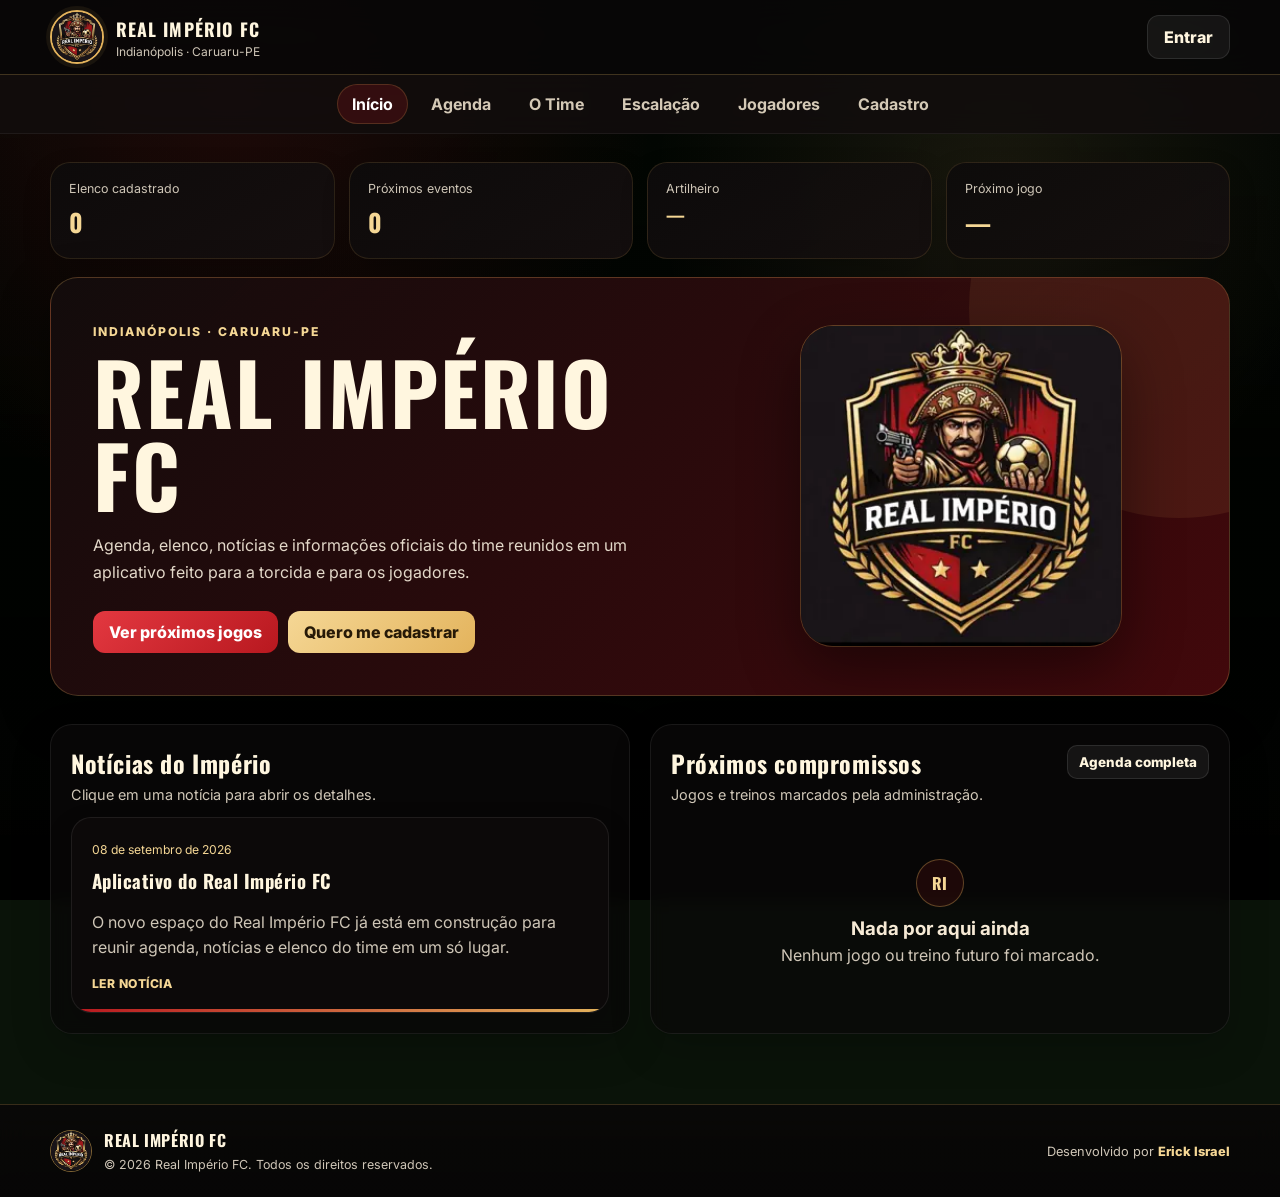
==== commit 539432eb: "fix: organizar menu administrativo no mobile" ====
--- a/index.html
+++ b/index.html
@@ -76,6 +76,22 @@
       color: var(--white);
       border-bottom-color: var(--gold);
     }
+    .login-register-hint {
+      margin: 14px 0 0;
+      color: var(--muted);
+      text-align: center;
+      font-size: .8rem;
+      line-height: 1.5;
+    }
+    .login-register-hint button {
+      border: 0;
+      padding: 0;
+      background: transparent;
+      color: var(--gold-2);
+      font-weight: 800;
+      text-decoration: underline;
+      text-underline-offset: 3px;
+    }
     @media (max-width: 720px) {
       .site-footer { margin-bottom: 72px; }
       .site-footer-inner {
@@ -90,6 +106,58 @@
         text-align: left;
         white-space: normal;
         padding-left: 54px;
+      }
+
+      #view-admin .page-head {
+        margin-bottom: 14px;
+      }
+      #view-admin .page-head h1 {
+        font-size: 2rem;
+      }
+      #view-admin .admin-layout {
+        display: block !important;
+      }
+      #view-admin .admin-sidebar {
+        position: static !important;
+        top: auto !important;
+        width: 100% !important;
+        display: grid !important;
+        grid-template-columns: repeat(2, minmax(0, 1fr)) !important;
+        grid-auto-flow: row !important;
+        grid-auto-columns: auto !important;
+        gap: 8px !important;
+        overflow: visible !important;
+        padding: 10px !important;
+        margin: 0 0 14px !important;
+        border-radius: 16px !important;
+      }
+      #view-admin .admin-tab {
+        width: 100% !important;
+        min-width: 0 !important;
+        min-height: 44px;
+        padding: 10px 8px !important;
+        border-radius: 10px !important;
+        text-align: center !important;
+        white-space: normal !important;
+        overflow-wrap: anywhere;
+        line-height: 1.2 !important;
+        font-size: .74rem !important;
+      }
+      #view-admin .admin-panel {
+        width: 100%;
+        min-width: 0;
+      }
+      #view-admin .admin-toolbar {
+        align-items: flex-start;
+        flex-direction: column;
+      }
+      #view-admin .admin-toolbar > .btn {
+        width: 100%;
+      }
+    }
+    @media (max-width: 350px) {
+      #view-admin .admin-sidebar {
+        grid-template-columns: 1fr !important;
       }
     }
   </style>
--- a/professional.css
+++ b/professional.css
@@ -296,3 +296,196 @@
   .event-card-compact { padding: 12px; }
   .event-card-compact .date-chip { width: 52px; min-width: 52px; height: 58px; }
 }
+
+/* Troca de foto diretamente pelo avatar */
+.account-photo-picker {
+  display: inline-grid;
+  justify-items: center;
+  gap: 10px;
+  margin: 0 auto;
+  cursor: pointer;
+  user-select: none;
+}
+.account-photo-frame {
+  position: relative;
+  display: block;
+  width: 156px;
+  height: 156px;
+  border-radius: 50%;
+  overflow: hidden;
+}
+.account-photo-frame .account-profile-photo {
+  width: 100%;
+  height: 100%;
+  margin: 0;
+}
+.account-photo-overlay {
+  position: absolute;
+  inset: 0;
+  display: grid;
+  place-items: center;
+  padding: 18px;
+  border-radius: 50%;
+  background: linear-gradient(180deg, rgba(0,0,0,.08), rgba(0,0,0,.76));
+  color: #fff;
+  font-size: .78rem;
+  font-weight: 800;
+  letter-spacing: .04em;
+  text-transform: uppercase;
+  opacity: 0;
+  transition: opacity .18s ease;
+}
+.account-photo-picker:hover .account-photo-overlay,
+.account-photo-picker:focus-within .account-photo-overlay {
+  opacity: 1;
+}
+.account-photo-picker:hover .account-profile-photo {
+  filter: brightness(.82);
+}
+.account-photo-hint {
+  color: var(--muted);
+  font-size: .72rem;
+}
+.account-photo-input {
+  position: absolute !important;
+  width: 1px !important;
+  height: 1px !important;
+  padding: 0 !important;
+  margin: -1px !important;
+  overflow: hidden !important;
+  clip: rect(0,0,0,0) !important;
+  white-space: nowrap !important;
+  border: 0 !important;
+}
+
+/* Perfil público e administrativo do Técnico */
+.coach-public-card {
+  display: grid;
+  grid-template-columns: 150px minmax(0,1fr);
+  align-items: center;
+  gap: 22px;
+  max-width: 760px;
+  background: linear-gradient(145deg, rgba(35,19,18,.96), rgba(12,10,10,.94));
+  border-color: rgba(227,179,92,.26);
+}
+.coach-public-avatar,
+.coach-admin-avatar {
+  border-radius: 50%;
+  overflow: hidden;
+  display: grid;
+  place-items: center;
+  background: linear-gradient(145deg, #3b1518, #17100f);
+  border: 3px solid var(--gold);
+  color: var(--gold-2);
+  font-family: Oswald,sans-serif;
+  letter-spacing: .05em;
+}
+.coach-public-avatar { width: 132px; height: 132px; }
+.coach-public-avatar img,
+.coach-admin-avatar img {
+  width: 100%;
+  height: 100%;
+  object-fit: cover;
+}
+.coach-public-avatar span { font-size: 1.8rem; }
+.coach-public-body h3 {
+  margin: 7px 0 3px;
+  font-family: Oswald,sans-serif;
+  font-size: 1.55rem;
+}
+.coach-role {
+  color: var(--gold-2);
+  font-size: .82rem;
+  text-transform: uppercase;
+  letter-spacing: .08em;
+}
+.coach-public-body p {
+  margin: 10px 0 0;
+  color: var(--muted);
+  line-height: 1.6;
+}
+.coach-contact {
+  display: block;
+  margin-top: 10px;
+  color: #e8ddcb;
+  font-size: .8rem;
+}
+.coach-public-empty { opacity: .86; }
+.coach-admin-card { padding: 24px; }
+.coach-admin-head {
+  display: grid;
+  grid-template-columns: 112px minmax(0,1fr);
+  gap: 18px;
+  align-items: center;
+  margin-bottom: 22px;
+  padding-bottom: 20px;
+  border-bottom: 1px solid rgba(255,255,255,.07);
+}
+.coach-admin-avatar {
+  width: 100px;
+  height: 100px;
+}
+.coach-admin-avatar span { font-size: 1.55rem; }
+.coach-admin-head h2 {
+  margin: 7px 0 4px;
+  font-family: Oswald,sans-serif;
+}
+.account-admin-photo {
+  width: 92px;
+  height: 92px;
+  margin: 0 auto 14px;
+  border-radius: 50%;
+  object-fit: cover;
+  border: 2px solid var(--gold);
+  box-shadow: 0 12px 30px rgba(0,0,0,.28);
+}
+
+/* Rodapé realmente no fundo em todas as abas */
+html { min-height: 100%; }
+body {
+  min-height: 100vh;
+  min-height: 100dvh;
+}
+.app-shell {
+  flex: 1 0 auto !important;
+}
+.site-footer {
+  margin-top: auto !important;
+}
+
+@media (max-width: 700px) {
+  body {
+    min-height: 100dvh;
+    padding-bottom: 0 !important;
+  }
+  .app-shell {
+    flex: 1 0 auto !important;
+    margin-bottom: 22px !important;
+  }
+  .site-footer {
+    margin-top: auto !important;
+    margin-bottom: calc(78px + env(safe-area-inset-bottom)) !important;
+  }
+  .account-photo-frame {
+    width: 124px;
+    height: 124px;
+  }
+  .account-photo-overlay {
+    opacity: 1;
+    background: linear-gradient(180deg, transparent 55%, rgba(0,0,0,.78));
+    align-items: end;
+    padding-bottom: 12px;
+    font-size: .66rem;
+  }
+  .coach-public-card {
+    grid-template-columns: 1fr;
+    text-align: center;
+    justify-items: center;
+  }
+  .coach-public-body p { text-align: center; }
+  .coach-admin-head {
+    grid-template-columns: 1fr;
+    text-align: center;
+    justify-items: center;
+  }
+}
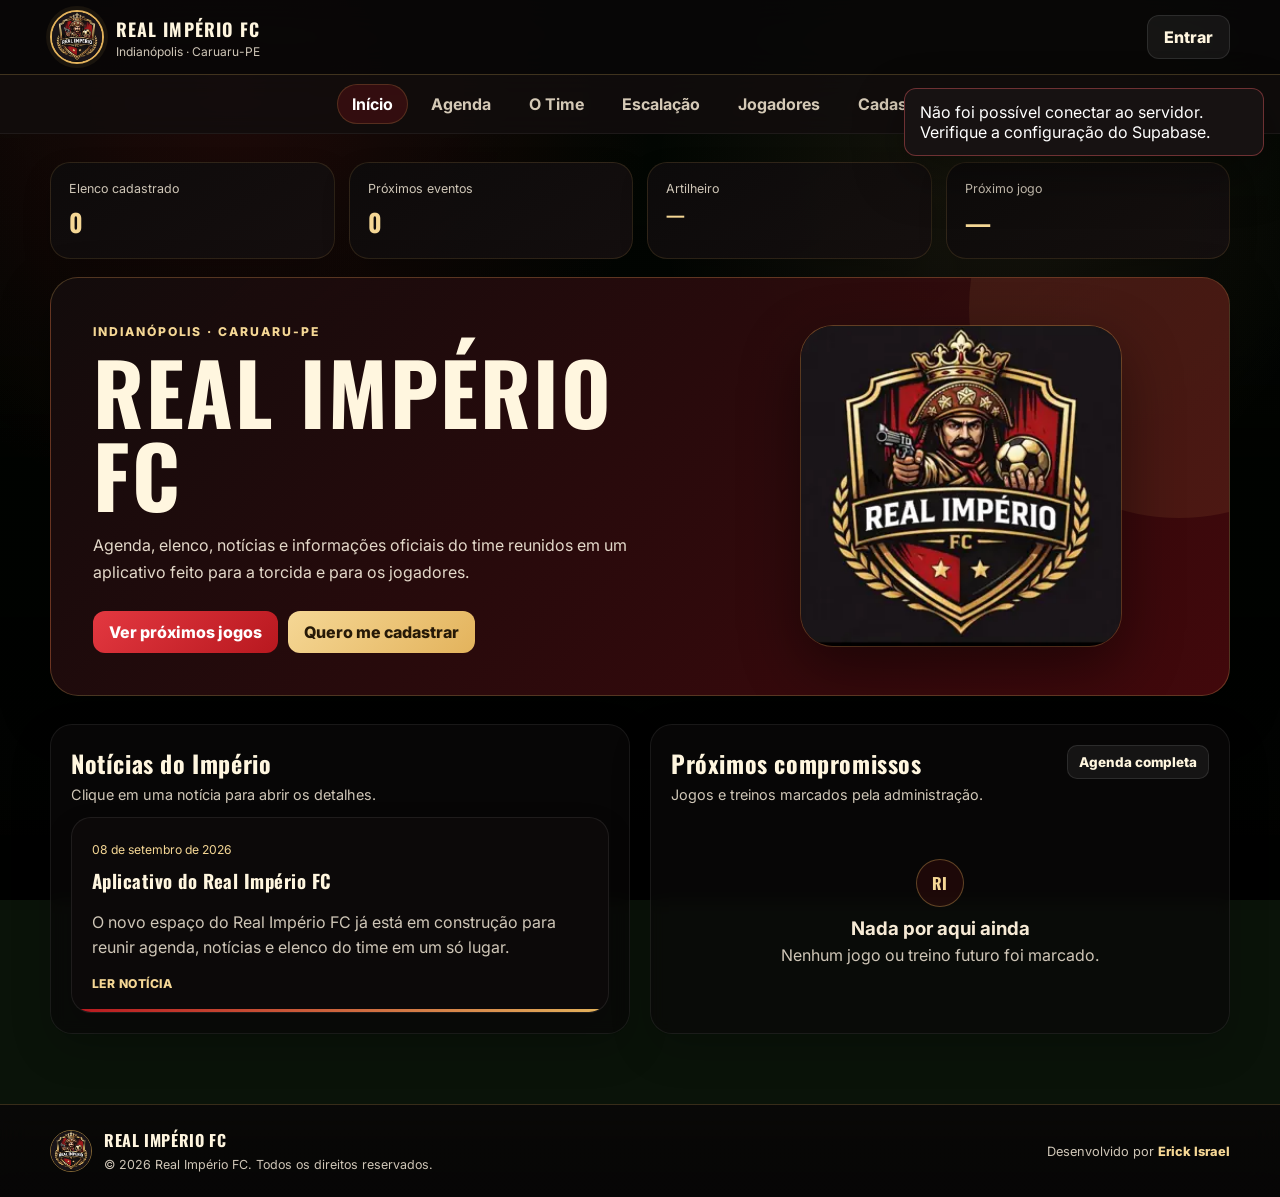
==== commit 9659c705: "chore: load isolated lineup reserves assets" ====
--- a/index.html
+++ b/index.html
@@ -13,7 +13,9 @@
   <link href="https://fonts.googleapis.com/css2?family=Inter:wght@400;500;600;700;800&family=Oswald:wght@500;600;700&display=swap" rel="stylesheet" />
   <link rel="stylesheet" href="styles.css" />
   <link rel="stylesheet" href="lineup.css" />
+  <link rel="stylesheet" href="lineup-reserves.css" />
   <link rel="stylesheet" href="professional.css" />
+  <link rel="stylesheet" href="image-editor.css" />
   <style>
     .site-footer {
       width: 100%;
@@ -240,6 +242,8 @@
   </template>
 
   <script type="module" src="app.js"></script>
+  <script type="module" src="js/lineup-reserves.js"></script>
   <script src="professional.js"></script>
+  <script type="module" src="js/ui-enhancements.js"></script>
 </body>
-</html>
+</html>
--- a/lineup-reserves.css
+++ b/lineup-reserves.css
@@ -0,0 +1,215 @@
+/* Banco de reservas — extensão isolada da escalação pública */
+.lineup-field-layout {
+  width: min(810px, 100%);
+  display: grid;
+  grid-template-columns: minmax(0, 500px) minmax(220px, 250px);
+  justify-content: center;
+  align-items: start;
+  gap: 30px;
+}
+
+.lineup-field-layout > .lineup-pitch {
+  width: 100%;
+}
+
+.lineup-reserves-panel {
+  position: relative;
+  min-height: 320px;
+  padding: 18px 16px 20px;
+  border-radius: 20px;
+  border: 1px solid rgba(227,179,92,.28);
+  background:
+    radial-gradient(circle at 50% 0%, rgba(227,179,92,.08), transparent 42%),
+    linear-gradient(160deg, rgba(18,13,13,.97), rgba(25,13,13,.94));
+  box-shadow: 0 18px 40px rgba(0,0,0,.24), inset 0 1px 0 rgba(255,255,255,.025);
+  overflow: visible;
+}
+
+.lineup-reserves-head {
+  display: flex;
+  align-items: center;
+  justify-content: space-between;
+  gap: 12px;
+  padding: 0 2px 14px;
+  margin-bottom: 16px;
+  border-bottom: 1px solid rgba(255,255,255,.07);
+}
+
+.lineup-reserves-head > div {
+  display: grid;
+  gap: 2px;
+}
+
+.lineup-reserves-kicker {
+  color: var(--muted);
+  font-size: .62rem;
+  font-weight: 800;
+  letter-spacing: .14em;
+  text-transform: uppercase;
+}
+
+.lineup-reserves-head strong {
+  color: var(--cream);
+  font-family: Oswald, sans-serif;
+  font-size: 1.2rem;
+  letter-spacing: .045em;
+}
+
+.lineup-reserves-count {
+  display: grid;
+  place-items: center;
+  min-width: 30px;
+  height: 30px;
+  padding: 0 8px;
+  border-radius: 999px;
+  border: 1px solid rgba(227,179,92,.3);
+  background: rgba(227,179,92,.1);
+  color: var(--gold-2);
+  font-size: .76rem;
+  font-weight: 900;
+}
+
+.lineup-reserves-grid {
+  display: grid;
+  grid-template-columns: repeat(4, minmax(0, 1fr));
+  align-items: start;
+  gap: 22px 8px;
+}
+
+.lineup-reserve-node {
+  position: relative;
+  min-width: 0;
+  display: grid;
+  justify-items: center;
+  gap: 6px;
+  z-index: 3;
+}
+
+.lineup-reserve-node:focus-within,
+.lineup-reserve-node:hover {
+  z-index: 80;
+}
+
+.lineup-reserve-player {
+  width: 46px;
+  height: 46px;
+  border-width: 2px;
+  box-shadow:
+    0 0 0 4px rgba(227,179,92,.11),
+    0 10px 20px rgba(0,0,0,.28);
+}
+
+.lineup-reserve-node .lineup-name {
+  max-width: 54px;
+  padding: 3px 6px;
+  font-size: .61rem;
+}
+
+/* No desktop o card de informações abre para o lado do banco,
+   preservando o mesmo conteúdo/efeito dos titulares sem cortar o painel. */
+.lineup-reserve-node .lineup-tooltip {
+  left: auto;
+  right: calc(100% + 14px);
+  top: 50%;
+  bottom: auto;
+  transform: translateY(-50%) translateX(8px);
+}
+
+.lineup-reserve-node .lineup-tooltip::after {
+  display: none;
+}
+
+.lineup-reserve-node .lineup-player:hover + .lineup-tooltip,
+.lineup-reserve-node .lineup-player:focus + .lineup-tooltip,
+.lineup-reserve-node .lineup-player:focus-visible + .lineup-tooltip {
+  transform: translateY(-50%) translateX(0);
+}
+
+.lineup-reserves-empty {
+  min-height: 205px;
+  display: grid;
+  place-items: center;
+  align-content: center;
+  gap: 9px;
+  text-align: center;
+  color: var(--muted);
+}
+
+.lineup-reserves-empty > span {
+  display: grid;
+  place-items: center;
+  width: 46px;
+  height: 46px;
+  border-radius: 50%;
+  border: 1px dashed rgba(227,179,92,.4);
+  color: var(--gold-2);
+  font-family: Oswald, sans-serif;
+  font-weight: 800;
+  letter-spacing: .04em;
+}
+
+.lineup-reserves-empty p {
+  max-width: 170px;
+  margin: 0;
+  font-size: .72rem;
+  line-height: 1.45;
+}
+
+@media (max-width: 880px) {
+  .lineup-field-layout {
+    width: min(500px, 100%);
+    grid-template-columns: minmax(0, 1fr);
+    gap: 28px;
+  }
+
+  .lineup-reserves-panel {
+    min-height: 0;
+  }
+
+  .lineup-reserve-node .lineup-tooltip {
+    left: 50%;
+    right: auto;
+    top: auto;
+    bottom: calc(100% + 16px);
+    transform: translateX(-50%) translateY(8px);
+  }
+
+  .lineup-reserve-node .lineup-player:hover + .lineup-tooltip,
+  .lineup-reserve-node .lineup-player:focus + .lineup-tooltip,
+  .lineup-reserve-node .lineup-player:focus-visible + .lineup-tooltip {
+    transform: translateX(-50%) translateY(0);
+  }
+}
+
+@media (max-width: 520px) {
+  .lineup-reserves-panel {
+    padding: 16px 14px 18px;
+    border-radius: 18px;
+  }
+
+  .lineup-reserves-grid {
+    grid-template-columns: repeat(2, minmax(0, 1fr));
+    gap: 20px 12px;
+  }
+
+  .lineup-reserve-node:nth-child(odd) .lineup-tooltip {
+    left: 0;
+    right: auto;
+    transform: translateY(8px);
+  }
+
+  .lineup-reserve-node:nth-child(even) .lineup-tooltip {
+    left: auto;
+    right: 0;
+    transform: translateY(8px);
+  }
+
+  .lineup-reserve-node:nth-child(odd) .lineup-player:hover + .lineup-tooltip,
+  .lineup-reserve-node:nth-child(odd) .lineup-player:focus + .lineup-tooltip,
+  .lineup-reserve-node:nth-child(odd) .lineup-player:focus-visible + .lineup-tooltip,
+  .lineup-reserve-node:nth-child(even) .lineup-player:hover + .lineup-tooltip,
+  .lineup-reserve-node:nth-child(even) .lineup-player:focus + .lineup-tooltip,
+  .lineup-reserve-node:nth-child(even) .lineup-player:focus-visible + .lineup-tooltip {
+    transform: translateY(0);
+  }
+}
--- a/professional.css
+++ b/professional.css
@@ -106,6 +106,35 @@
   line-height: 1.8;
   font-size: .95rem;
   white-space: normal;
+}
+.news-modal-image {
+  display: block;
+  width: 100%;
+  max-height: 460px;
+  margin: 0 0 20px;
+  border-radius: 16px;
+  object-fit: cover;
+  border: 1px solid rgba(227,179,92,.18);
+  box-shadow: 0 14px 34px rgba(0,0,0,.25);
+}
+.news-admin-preview {
+  width: min(100%, 520px);
+  margin: 0 auto 18px;
+  border-radius: 16px;
+  overflow: hidden;
+  border: 1px solid rgba(227,179,92,.2);
+  background: #111;
+}
+.news-admin-preview img,
+.admin-news-thumb {
+  display: block;
+  width: 100%;
+  aspect-ratio: 16 / 9;
+  object-fit: cover;
+}
+.admin-news-thumb {
+  margin: 0 0 14px;
+  border-radius: 12px;
 }
 
 /* Elenco sem emojis */
@@ -488,4 +517,5 @@
     text-align: center;
     justify-items: center;
   }
-}
+  .news-modal-image { max-height: 320px; border-radius: 12px; }
+}
--- a/image-editor.css
+++ b/image-editor.css
@@ -0,0 +1,162 @@
+.ri-crop-open{overflow:hidden!important}
+.ri-crop-overlay{
+  position:fixed;
+  inset:0;
+  z-index:9999;
+  display:grid;
+  place-items:center;
+  padding:18px;
+  background:rgba(4,4,4,.82);
+  backdrop-filter:blur(10px);
+}
+.ri-crop-card{
+  width:min(620px,100%);
+  max-height:calc(100dvh - 36px);
+  overflow:auto;
+  padding:22px;
+  border-radius:24px;
+  background:linear-gradient(155deg,rgba(22,16,16,.99),rgba(9,8,8,.99));
+  border:1px solid rgba(227,179,92,.28);
+  box-shadow:0 28px 80px rgba(0,0,0,.52);
+  color:var(--cream);
+}
+.ri-crop-heading{
+  display:flex;
+  align-items:flex-start;
+  justify-content:space-between;
+  gap:16px;
+  margin-bottom:16px;
+}
+.ri-crop-heading span{
+  display:block;
+  color:var(--gold-2);
+  font-size:.7rem;
+  font-weight:800;
+  letter-spacing:.14em;
+  text-transform:uppercase;
+}
+.ri-crop-heading h2{
+  margin:5px 0 5px;
+  font-family:Oswald,sans-serif;
+  font-size:1.65rem;
+}
+.ri-crop-heading p{
+  margin:0;
+  max-width:470px;
+  color:var(--muted);
+  font-size:.82rem;
+  line-height:1.5;
+}
+.ri-crop-close{
+  width:38px;
+  height:38px;
+  flex:0 0 auto;
+  border-radius:50%;
+  border:1px solid rgba(255,255,255,.12);
+  background:rgba(255,255,255,.06);
+  color:#fff;
+  font-size:1.35rem;
+}
+.ri-crop-stage{
+  position:relative;
+  width:min(460px,100%);
+  aspect-ratio:1;
+  margin:0 auto;
+  overflow:hidden;
+  border-radius:22px;
+  background:#080808;
+  border:1px solid rgba(227,179,92,.22);
+  box-shadow:0 14px 35px rgba(0,0,0,.28);
+}
+.ri-crop-stage canvas{
+  display:block;
+  width:100%;
+  height:100%;
+  touch-action:none;
+  cursor:grab;
+}
+.ri-crop-stage canvas.is-dragging{cursor:grabbing}
+.ri-crop-guide{
+  position:absolute;
+  inset:8%;
+  pointer-events:none;
+  border-radius:50%;
+  border:2px solid rgba(255,255,255,.86);
+  box-shadow:0 0 0 999px rgba(0,0,0,.26),inset 0 0 0 1px rgba(227,179,92,.34);
+}
+.ri-crop-zoom{
+  display:grid;
+  grid-template-columns:auto minmax(0,1fr);
+  align-items:center;
+  gap:14px;
+  width:min(460px,100%);
+  margin:18px auto 0;
+}
+.ri-crop-zoom span{
+  color:var(--muted);
+  font-size:.78rem;
+  font-weight:700;
+}
+.ri-crop-zoom input{width:100%;accent-color:var(--gold)}
+.ri-crop-actions{
+  display:flex;
+  justify-content:flex-end;
+  gap:10px;
+  margin-top:20px;
+}
+
+.coach-photo-input-hidden{display:none!important}
+.coach-photo-picker{
+  position:relative;
+  cursor:pointer;
+  outline:none;
+  transition:transform .18s ease,box-shadow .18s ease;
+}
+.coach-photo-picker:hover,
+.coach-photo-picker:focus-visible{
+  transform:translateY(-2px);
+  box-shadow:0 0 0 5px rgba(227,179,92,.12),0 16px 34px rgba(0,0,0,.3);
+}
+.coach-admin-avatar .coach-photo-overlay{
+  position:absolute;
+  inset:0;
+  display:grid;
+  place-items:center;
+  padding:12px;
+  border-radius:50%;
+  background:linear-gradient(180deg,rgba(0,0,0,.06),rgba(0,0,0,.78));
+  color:#fff;
+  font-family:Inter,sans-serif;
+  font-size:.66rem!important;
+  line-height:1.15;
+  font-weight:800;
+  letter-spacing:.035em;
+  text-transform:uppercase;
+  text-align:center;
+  opacity:0;
+  transition:opacity .18s ease;
+  pointer-events:none;
+}
+.coach-photo-picker:hover .coach-photo-overlay,
+.coach-photo-picker:focus-visible .coach-photo-overlay{opacity:1}
+
+@media(max-width:700px){
+  .ri-crop-overlay{padding:10px}
+  .ri-crop-card{padding:16px;border-radius:18px;max-height:calc(100dvh - 20px)}
+  .ri-crop-heading h2{font-size:1.4rem}
+  .ri-crop-heading p{font-size:.76rem}
+  .ri-crop-stage{width:min(78vw,390px);border-radius:18px}
+  .ri-crop-actions{display:grid;grid-template-columns:1fr 1fr}
+  .ri-crop-actions .btn{width:100%;padding-inline:10px}
+  .coach-admin-avatar .coach-photo-overlay{
+    opacity:1;
+    align-items:end;
+    padding-bottom:10px;
+    background:linear-gradient(180deg,transparent 52%,rgba(0,0,0,.8));
+    font-size:.56rem!important;
+  }
+}
+@media(max-width:420px){
+  .ri-crop-stage{width:min(82vw,340px)}
+  .ri-crop-actions{grid-template-columns:1fr}
+}
